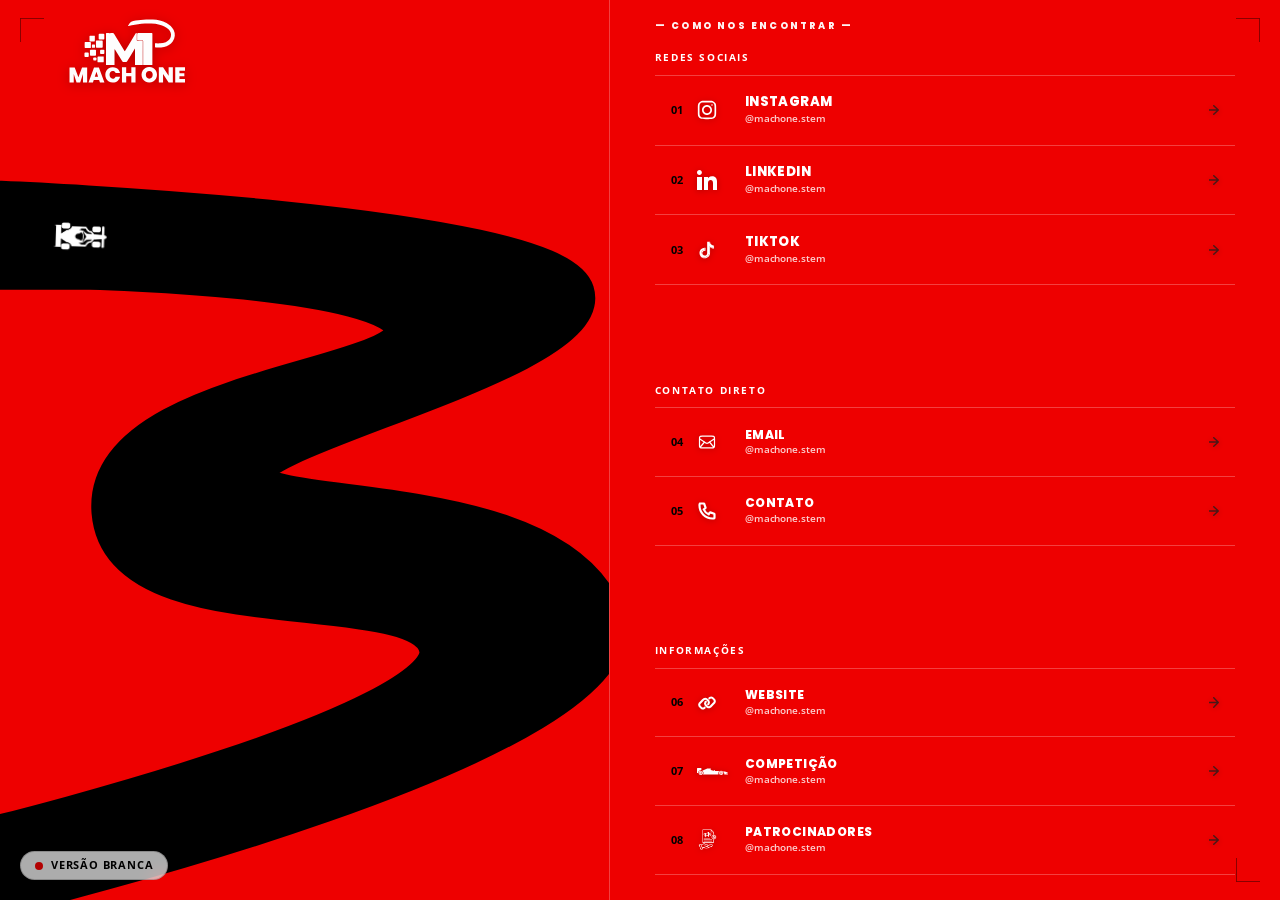
==== index-red.html @ 7f6b6109 "feat: site institucional Mach One Linktree com temas e animacao de pista" ====
<!DOCTYPE html>
<html lang="pt-BR" data-theme="red">
<head>
    <meta charset="UTF-8">
    <meta name="viewport" content="width=device-width, initial-scale=1.0">
    <title>Mach One | STEM Racing - Como Nos Encontrar (Red Edition)</title>
    <meta name="description" content="A Mach One une tecnologia avançada e precisão para dominar as competições de STEM Racing. Conheça nossos links e canais oficiais.">
    <link rel="preconnect" href="https://fonts.googleapis.com">
    <link rel="preconnect" href="https://fonts.gstatic.com" crossorigin>
    <link href="https://fonts.googleapis.com/css2?family=Open+Sans:wght@400;600;700;800&family=Poppins:wght@700;800;900&display=swap" rel="stylesheet">
    <link rel="stylesheet" href="style.css">
</head>
<body>
    <!-- Main Frame (Full-Screen Edge-to-Edge) -->
    <main class="page-wrapper" id="main-frame">
        
        <!-- HUD Corner Brackets -->
        <img src="assets/corner-tl.svg" class="hud-corner hud-corner-tl" alt="" aria-hidden="true">
        <img src="assets/corner-tr.svg" class="hud-corner hud-corner-tr" alt="" aria-hidden="true">
        <img src="assets/corner-bl.svg" class="hud-corner hud-corner-bl" alt="" aria-hidden="true">
        <img src="assets/corner-br.svg" class="hud-corner hud-corner-br" alt="" aria-hidden="true">

        <div class="layout-container">
            <!-- LEFT COLUMN - Brand & Track Hero -->
            <section class="hero-column" aria-label="Mach One Brand">
                
                <!-- Brand Logo (Positioned high up) -->
                <header class="logo-wrapper">
                    <a href="#" class="logo-link" aria-label="Mach One Página Inicial">
                        <img src="assets/logo.svg" alt="Mach One Logo" class="brand-logo">
                    </a>
                </header>

                <!-- Winding S-Track with Autonomous F1 Car -->
                <div class="track-background" id="track-bg" aria-hidden="true">
                    <svg class="track-svg" id="track-svg-elem" viewBox="0 0 729.001 856.314" preserveAspectRatio="none" overflow="visible">
                        <!-- Track Asphalt Surface -->
                        <path id="track-surface" d="M483.198 159.98C476.521 98.8142 108.544 90.0101 108.544 90.0101H1V1.04213C1 1.04213 663.271 28.3812 689.282 114.106C715.293 199.83 289.618 293.432 303.124 340.233C316.629 387.034 660.27 349.963 724.296 507.048C788.323 664.132 1 855.042 1 855.042V773.952C1 773.952 539.721 638.646 523.714 550.141C507.708 461.637 144.122 539.006 131.553 383.327C119.136 229.512 489.874 221.145 483.198 159.98Z" fill="black" stroke="black" stroke-width="2"/>
                        
                        <!-- Track Centerline Guide for Autonomous Driving (Starts off-screen and loops seamlessly) -->
                        <path id="f1-track-line" d="M -70 45 L 1 45 C 380 45, 576 125, 586 137 C 602 210, 204 261, 217 362 C 230 463, 584 406, 624 528 C 664 651, 380 730, 1 814 L -70 814" fill="none" stroke="none" />
                    </svg>

                    <!-- Real Hardware-Accelerated Autonomous Car on Track -->
                    <div class="track-car-wrapper" id="f1-car-track">
                        <img src="assets/car-image.png" alt="Carro F1 Mach One" class="track-car-img">
                    </div>
                </div>

            </section>

            <!-- Vertical Center Divider -->
            <div class="center-divider" aria-hidden="true"></div>

            <!-- RIGHT COLUMN - Links Directory -->
            <section class="links-column" aria-label="Links e Contatos">
                <div class="links-panel-inner">
                    <!-- Main Header -->
                    <h1 class="links-main-title">— COMO NOS ENCONTRAR —</h1>

                    <!-- Links Groups Container (Vertically Distributed) -->
                    <div class="links-groups-wrapper">
                        <!-- GROUP 1: REDES SOCIAIS -->
                        <div class="links-category-group" id="group-social">
                        <h2 class="category-heading">REDES SOCIAIS</h2>
                        <div class="category-divider-line"></div>

                        <!-- 01 Instagram -->
                        <a href="https://instagram.com/machone.stem" target="_blank" rel="noopener noreferrer" class="link-item-row" id="link-01">
                            <span class="hover-car-runner" aria-hidden="true">
                                <img src="assets/racecar-icon.svg" alt="" class="hover-runner-img">
                            </span>
                            <span class="row-number">01</span>
                            <div class="row-icon-wrap">
                                <img src="assets/instagram.svg" alt="" class="row-icon-svg">
                            </div>
                            <div class="row-text-info">
                                <span class="row-title">INSTAGRAM</span>
                                <span class="row-handle">@machone.stem</span>
                            </div>
                            <div class="row-arrow-wrap">
                                <img src="assets/arrow.svg" alt="" class="row-arrow-svg">
                            </div>
                        </a>
                        <div class="category-divider-line"></div>

                        <!-- 02 LinkedIn -->
                        <a href="https://linkedin.com/company/machone-stem" target="_blank" rel="noopener noreferrer" class="link-item-row" id="link-02">
                            <span class="hover-car-runner" aria-hidden="true">
                                <img src="assets/racecar-icon.svg" alt="" class="hover-runner-img">
                            </span>
                            <span class="row-number">02</span>
                            <div class="row-icon-wrap">
                                <img src="assets/linkedin.svg" alt="" class="row-icon-svg">
                            </div>
                            <div class="row-text-info">
                                <span class="row-title">LINKEDIN</span>
                                <span class="row-handle">@machone.stem</span>
                            </div>
                            <div class="row-arrow-wrap">
                                <img src="assets/arrow.svg" alt="" class="row-arrow-svg">
                            </div>
                        </a>
                        <div class="category-divider-line"></div>

                        <!-- 03 TikTok -->
                        <a href="https://tiktok.com/@machone.stem" target="_blank" rel="noopener noreferrer" class="link-item-row" id="link-03">
                            <span class="hover-car-runner" aria-hidden="true">
                                <img src="assets/racecar-icon.svg" alt="" class="hover-runner-img">
                            </span>
                            <span class="row-number">03</span>
                            <div class="row-icon-wrap">
                                <img src="assets/tiktok.svg" alt="" class="row-icon-svg">
                            </div>
                            <div class="row-text-info">
                                <span class="row-title">TIKTOK</span>
                                <span class="row-handle">@machone.stem</span>
                            </div>
                            <div class="row-arrow-wrap">
                                <img src="assets/arrow.svg" alt="" class="row-arrow-svg">
                            </div>
                        </a>
                        <div class="category-divider-line"></div>
                    </div>

                    <!-- GROUP 2: CONTATO DIRETO -->
                    <div class="links-category-group" id="group-contact">
                        <h2 class="category-heading">CONTATO DIRETO</h2>
                        <div class="category-divider-line"></div>

                        <!-- 04 Email -->
                        <a href="mailto:contato@machone.stem" class="link-item-row" id="link-04">
                            <span class="hover-car-runner" aria-hidden="true">
                                <img src="assets/racecar-icon.svg" alt="" class="hover-runner-img">
                            </span>
                            <span class="row-number">04</span>
                            <div class="row-icon-wrap">
                                <img src="assets/mail.svg" alt="" class="row-icon-svg">
                            </div>
                            <div class="row-text-info">
                                <span class="row-title">EMAIL</span>
                                <span class="row-handle">@machone.stem</span>
                            </div>
                            <div class="row-arrow-wrap">
                                <img src="assets/arrow.svg" alt="" class="row-arrow-svg">
                            </div>
                        </a>
                        <div class="category-divider-line"></div>

                        <!-- 05 Contato / Telefone -->
                        <a href="https://wa.me/5511999999999" target="_blank" rel="noopener noreferrer" class="link-item-row" id="link-05">
                            <span class="hover-car-runner" aria-hidden="true">
                                <img src="assets/racecar-icon.svg" alt="" class="hover-runner-img">
                            </span>
                            <span class="row-number">05</span>
                            <div class="row-icon-wrap">
                                <img src="assets/phone.svg" alt="" class="row-icon-svg">
                            </div>
                            <div class="row-text-info">
                                <span class="row-title">CONTATO</span>
                                <span class="row-handle">@machone.stem</span>
                            </div>
                            <div class="row-arrow-wrap">
                                <img src="assets/arrow.svg" alt="" class="row-arrow-svg">
                            </div>
                        </a>
                        <div class="category-divider-line"></div>
                    </div>

                    <!-- GROUP 3: INFORMAÇÕES -->
                    <div class="links-category-group" id="group-info">
                        <h2 class="category-heading">INFORMAÇÕES</h2>
                        <div class="category-divider-line"></div>

                        <!-- 06 Website -->
                        <a href="https://machonestem.com.br" target="_blank" rel="noopener noreferrer" class="link-item-row" id="link-06">
                            <span class="hover-car-runner" aria-hidden="true">
                                <img src="assets/racecar-icon.svg" alt="" class="hover-runner-img">
                            </span>
                            <span class="row-number">06</span>
                            <div class="row-icon-wrap">
                                <img src="assets/website.svg" alt="" class="row-icon-svg">
                            </div>
                            <div class="row-text-info">
                                <span class="row-title">WEBSITE</span>
                                <span class="row-handle">@machone.stem</span>
                            </div>
                            <div class="row-arrow-wrap">
                                <img src="assets/arrow.svg" alt="" class="row-arrow-svg">
                            </div>
                        </a>
                        <div class="category-divider-line"></div>

                        <!-- 07 Competição -->
                        <a href="#competicao" class="link-item-row" id="link-07">
                            <span class="hover-car-runner" aria-hidden="true">
                                <img src="assets/racecar-icon.svg" alt="" class="hover-runner-img">
                            </span>
                            <span class="row-number">07</span>
                            <div class="row-icon-wrap icon-wide">
                                <img src="assets/racecar-icon.svg" alt="" class="row-icon-svg racecar-svg">
                            </div>
                            <div class="row-text-info">
                                <span class="row-title">COMPETIÇÃO</span>
                                <span class="row-handle">@machone.stem</span>
                            </div>
                            <div class="row-arrow-wrap">
                                <img src="assets/arrow.svg" alt="" class="row-arrow-svg">
                            </div>
                        </a>
                        <div class="category-divider-line"></div>

                        <!-- 08 Patrocinadores -->
                        <a href="#patrocinadores" class="link-item-row" id="link-08">
                            <span class="hover-car-runner" aria-hidden="true">
                                <img src="assets/racecar-icon.svg" alt="" class="hover-runner-img">
                            </span>
                            <span class="row-number">08</span>
                            <div class="row-icon-wrap">
                                <img src="assets/sponsorship.png" alt="" class="row-icon-img">
                            </div>
                            <div class="row-text-info">
                                <span class="row-title">PATROCINADORES</span>
                                <span class="row-handle">@machone.stem</span>
                            </div>
                            <div class="row-arrow-wrap">
                                <img src="assets/arrow.svg" alt="" class="row-arrow-svg">
                            </div>
                        </a>
                        <div class="category-divider-line"></div>
                    </div>
                </div>
            </div>
        </section>
        </div>
    </main>

    <a href="index.html" class="theme-switch-badge" title="Alternar para Versão Branca">
        <span class="theme-dot" aria-hidden="true"></span>
        Versão Branca
    </a>

    <script src="script.js"></script>
</body>
</html>
---- style.css ----
/* =========================================================
   MACH ONE | STEM Racing - Design System & Linktree
   Accurate 1:1 Implementation of Figma Dev Mode Specification
   Proportional Compact Scaling & Full-Screen Edge-to-Edge
   ========================================================= */

/* ---- Core Design Tokens ---- */
:root {
    --brand-red: #EE0000;
    --brand-red-dark: #CC0000;
    --brand-red-hover: #FF1A1A;
    --brand-black: #000000;
    --brand-white: #FFFFFF;

    --font-heading: 'Poppins', -apple-system, BlinkMacSystemFont, 'Segoe UI', sans-serif;
    --font-body: 'Open Sans', -apple-system, BlinkMacSystemFont, 'Segoe UI', sans-serif;

    --transition-snappy: 180ms cubic-bezier(0.16, 1, 0.3, 1);
    --transition-smooth: 280ms cubic-bezier(0.4, 0, 0.2, 1);
}

/* ---- THEME: WHITE CANVAS (index.html) ---- */
:root, [data-theme="white"] {
    --theme-bg: #FFFFFF;
    --theme-text-main: #000000;
    --theme-text-muted: #5A5A5A;
    --theme-category-heading: #EE0000; /* Títulos entre os elementos em vermelho */
    --theme-divider: rgba(0, 0, 0, 0.12);
    --theme-logo-filter: brightness(0);
    --theme-hud-filter: none;
    --theme-hud-opacity: 0.85;
    --theme-track-color: #EE0000; /* Pista em vermelho na versão branca */

    /* Row Normal */
    --theme-row-number: #EE0000;
    --theme-row-title: #000000;
    --theme-row-handle: #5A5A5A;
    --theme-row-icon-filter: brightness(0);
    --theme-row-arrow-filter: brightness(0);
    --theme-row-arrow-opacity: 0.6;

    /* Row Hover */
    --theme-hover-bg: #EE0000;
    --theme-hover-shadow: 0 10px 24px rgba(238, 0, 0, 0.32), 0 2px 6px rgba(0, 0, 0, 0.1);
    --theme-hover-number: #FFFFFF;
    --theme-hover-title: #FFFFFF;
    --theme-hover-handle: rgba(255, 255, 255, 0.92);
    --theme-hover-icon-filter: brightness(0) invert(1);
    --theme-hover-arrow-filter: brightness(0) invert(1);
    --theme-hover-car-filter: brightness(0) invert(1);
    --theme-hover-car-trail: linear-gradient(to left, rgba(255, 255, 255, 0.95), rgba(255, 255, 255, 0.3), transparent);
}

/* ---- THEME: RED CANVAS (index-red.html) ---- */
[data-theme="red"] {
    --theme-bg: #EE0000;
    --theme-text-main: #FFFFFF;
    --theme-text-muted: rgba(255, 255, 255, 0.9);
    --theme-category-heading: #FFFFFF; /* Branco para legibilidade sobre o fundo vermelho */
    --theme-divider: rgba(255, 255, 255, 0.25);
    --theme-logo-filter: drop-shadow(0 2px 6px rgba(0, 0, 0, 0.25));
    --theme-hud-filter: none;
    --theme-hud-opacity: 0.85;
    --theme-track-color: #000000; /* Pista em preto na versão vermelha */

    /* Row Normal */
    --theme-row-number: #000000;
    --theme-row-title: #FFFFFF;
    --theme-row-handle: rgba(255, 255, 255, 0.9);
    --theme-row-icon-filter: drop-shadow(0 1px 3px rgba(0, 0, 0, 0.25));
    --theme-row-arrow-filter: drop-shadow(0 1px 3px rgba(0, 0, 0, 0.25));
    --theme-row-arrow-opacity: 0.8;

    /* Row Hover */
    --theme-hover-bg: #FFFFFF;
    --theme-hover-shadow: 0 10px 24px rgba(0, 0, 0, 0.28), 0 2px 6px rgba(0, 0, 0, 0.16);
    --theme-hover-number: #EE0000;
    --theme-hover-title: #000000;
    --theme-hover-handle: #333333;
    --theme-hover-icon-filter: brightness(0);
    --theme-hover-arrow-filter: brightness(0) saturate(100%) invert(13%) sepia(94%) saturate(7150%) hue-rotate(359deg) brightness(98%) contrast(118%);
    --theme-hover-car-filter: brightness(0) saturate(100%) invert(13%) sepia(94%) saturate(7150%) hue-rotate(359deg) brightness(98%) contrast(118%); /* Carro Vermelho Mach One no fundo branco */
    --theme-hover-car-trail: linear-gradient(to left, rgba(238, 0, 0, 0.95), rgba(238, 0, 0, 0.4), transparent);
}

/* ---- Reset & Baseline ---- */
*,
*::before,
*::after {
    margin: 0;
    padding: 0;
    box-sizing: border-box;
}

html {
    font-size: 16px;
    -webkit-font-smoothing: antialiased;
    -moz-osx-font-smoothing: grayscale;
    scroll-behavior: smooth;
    background-color: var(--theme-bg);
    width: 100%;
    height: 100%;
    transition: background-color var(--transition-smooth);
}

body {
    font-family: var(--font-body);
    background-color: var(--theme-bg);
    color: var(--theme-text-main);
    width: 100%;
    min-height: 100vh;
    overflow-x: hidden;
    line-height: 1.35;
    transition: background-color var(--transition-smooth), color var(--transition-smooth);
}

a {
    text-decoration: none;
    color: inherit;
}

img {
    user-select: none;
    -webkit-user-drag: none;
}

/* =========================================================
   LAYOUT STRUCTURE (Full-Screen Edge-to-Edge)
   ========================================================= */
.page-wrapper {
    position: relative;
    width: 100%;
    min-height: 100vh;
    background-color: var(--theme-bg);
    overflow-x: hidden;
    transition: background-color var(--transition-smooth);
}

/* Technical HUD Corner Brackets - Delicate 24px framing */
.hud-corner {
    position: absolute;
    width: 24px;
    height: 24px;
    pointer-events: none;
    z-index: 30;
    opacity: var(--theme-hud-opacity);
    filter: var(--theme-hud-filter);
}

.hud-corner-tl {
    top: 18px;
    left: 20px;
    transform: rotate(90deg);
}

.hud-corner-tr {
    top: 18px;
    right: 20px;
    transform: rotate(180deg);
}

.hud-corner-bl {
    bottom: 18px;
    left: 20px;
    transform: rotate(-90deg);
}

.hud-corner-br {
    bottom: 18px;
    right: 20px;
}

/* Two-column Edge-to-Edge Grid */
.layout-container {
    display: grid;
    grid-template-columns: 1fr 1px 1.1fr;
    width: 100%;
    min-height: 100vh;
    position: relative;
}

/* Center Vertical Divider */
.center-divider {
    background-color: var(--theme-divider);
    width: 1px;
    height: 100%;
    z-index: 10;
    transition: background-color var(--transition-smooth);
}

/* =========================================================
   LEFT COLUMN: BRAND HERO & TRACK
   ========================================================= */
.hero-column {
    position: relative;
    padding: clamp(8px, 1.4vh, 16px) clamp(28px, 4vw, 60px) clamp(24px, 4vh, 48px) clamp(28px, 4vw, 60px);
    display: flex;
    flex-direction: column;
    overflow: hidden;
    height: 100%;
}

/* Logo Area - Positioned high up near the top */
.logo-wrapper {
    position: relative;
    z-index: 15;
    margin-top: -6px;
    margin-bottom: 0;
}

.logo-link {
    display: inline-block;
    transition: transform var(--transition-snappy);
}

.logo-link:hover {
    transform: scale(1.02);
}

.brand-logo {
    display: block;
    width: clamp(135px, 11.5vw, 165px);
    height: auto;
    filter: var(--theme-logo-filter);
    transition: filter var(--transition-smooth), transform var(--transition-snappy);
}

/* Autonomous F1 Car on Track - Hardware accelerated HTML car */
.track-car-wrapper {
    position: absolute;
    top: 0;
    left: 0;
    width: clamp(36px, 3.1vw, 45px);
    height: auto;
    z-index: 10;
    pointer-events: none;
    transform-origin: center center;
    will-change: transform, opacity;
    opacity: 0; /* Inicia oculto até o script posicioná-lo no início da pista */
    transform: translate(-70px, 45px) translate(-50%, -50%) rotate(90deg);
}

.track-car-img {
    display: block;
    width: 100%;
    height: auto;
    mix-blend-mode: screen; /* Strips black border completely leaving pure white car */
    filter: none; /* Sem nenhum brilho ou halo - chassi branco 100% limpo e nítido */
}

/* Winding Track SVG - Covers from below logo to bottom edge */
.track-background {
    position: absolute;
    left: 0;
    top: clamp(170px, 22vh, 215px);
    bottom: 0;
    width: 100%;
    height: calc(100% - clamp(170px, 22vh, 215px));
    z-index: 5;
    pointer-events: none;
}

.track-svg {
    display: block;
    width: 100%;
    height: 100%;
    object-fit: fill;
}

/* Track Surface Dynamic Color - Widened with round joins so car never touches edges */
#track-surface {
    fill: var(--theme-track-color);
    stroke: var(--theme-track-color);
    stroke-width: 44px; /* Aumenta a largura total da pista em 44px */
    stroke-linejoin: round;
    stroke-linecap: round;
    transition: fill var(--transition-smooth), stroke var(--transition-smooth);
}


/* =========================================================
   RIGHT COLUMN: LINKS PANEL (Full Horizontal & Vertical Distribution)
   ========================================================= */
.links-column {
    position: relative;
    z-index: 15;
    padding: clamp(14px, 2.2vh, 24px) clamp(24px, 3.5vw, 56px) clamp(18px, 2.8vh, 32px) clamp(24px, 3.5vw, 56px);
    display: flex;
    flex-direction: column;
    justify-content: flex-start;
    height: 100%;
    width: 100%;
}

/* Inner container spans 100% width and height of the right column */
.links-panel-inner {
    width: 100%;
    max-width: 100%; /* Ocupa toda a extensão horizontal da coluna direita */
    display: flex;
    flex-direction: column;
    height: 100%;
}

/* Main Header - Clean letter-spaced heading posicionado no topo */
.links-main-title {
    font-family: var(--font-heading);
    font-weight: 800;
    font-size: clamp(9.5px, 0.72vw, 11px);
    line-height: 1.2;
    letter-spacing: 2.2px;
    text-transform: uppercase;
    color: var(--theme-text-main);
    margin-top: 0;
    margin-bottom: clamp(14px, 2.2vh, 24px);
    opacity: 0.95;
    flex-shrink: 0;
    transition: color var(--transition-smooth);
}

/* Groups Wrapper - Distribuído perfeitamente de ponta a ponta na vertical */
.links-groups-wrapper {
    display: flex;
    flex-direction: column;
    justify-content: space-between; /* Distribui os 3 blocos equilibradamente por toda a altura */
    flex: 1;
    width: 100%;
    min-height: 0;
}

/* Category Groups */
.links-category-group {
    display: flex;
    flex-direction: column;
    width: 100%;
    margin-bottom: 0;
}

.category-heading {
    font-family: var(--font-body);
    font-weight: 700;
    font-size: clamp(10px, 0.76vw, 11.5px);
    line-height: 1.2;
    color: var(--theme-category-heading); /* Títulos entre os elementos em VERMELHO na versão branca e BRANCO na vermelha */
    text-transform: uppercase;
    margin-bottom: clamp(9px, 1.3vh, 13px);
    letter-spacing: 1.6px;
    transition: color var(--transition-smooth);
}

/* Horizontal Hairline Divider */
.category-divider-line {
    height: 1px;
    width: 100%;
    background-color: var(--theme-divider);
    opacity: 1;
    transition: background-color var(--transition-smooth);
}

/* Link Row Items - Proporções generosas preenchendo toda a horizontal e vertical */
.link-item-row {
    display: grid;
    grid-template-columns: 26px 34px 1fr 20px;
    align-items: center;
    padding: clamp(14px, 2.15vh, 22px) 16px;
    text-decoration: none;
    color: inherit;
    position: relative;
    border-radius: 0; /* Pontas retas / cantos vivos (sem arredondamento) */
    overflow: hidden;
    cursor: pointer;
    width: 100%;
}

/* Background sweeping from the left edge all the way to the other side */
.link-item-row::before {
    content: '';
    position: absolute;
    top: 0;
    left: 0;
    width: 100%;
    height: 100%;
    background-color: var(--theme-hover-bg);
    transform: scaleX(0);
    transform-origin: left center;
    transition: transform 360ms cubic-bezier(0.35, 0, 0.15, 1), background-color var(--transition-smooth);
    z-index: 1;
    pointer-events: none;
    opacity: 1;
}

.link-item-row:hover::before {
    transform: scaleX(1);
    opacity: 1;
    transition: transform 2000ms cubic-bezier(0.25, 0.4, 0.25, 1);
}

/* Botão fixo no grid: sem saltar, deslocar ou pular no hover */
.link-item-row:hover {
    transform: none;
    box-shadow: none;
}

.link-item-row:active {
    transform: none;
}

/* Mini F1 Car running across the item on hover from left lateral to the other side */
.hover-car-runner {
    position: absolute;
    top: 50%;
    left: -44px; /* Bico do carro inicia atrás da borda */
    transform: translateY(-50%);
    width: 32px;
    height: auto;
    z-index: 12;
    pointer-events: none;
    opacity: 0;
    transition: opacity 180ms ease;
}

/* Supersonic speed streak trailing behind the mini car as it drives right */
.hover-car-runner::after {
    content: '';
    position: absolute;
    right: 85%;
    top: 50%;
    transform: translateY(-50%);
    width: 24px;
    height: 2px;
    background: var(--theme-hover-car-trail);
    border-radius: 0;
    pointer-events: none;
}

.hover-runner-img {
    display: block;
    width: 100%;
    height: auto;
    transform: scaleX(-1); /* Points car nose forward to the RIGHT */
    filter: var(--theme-hover-car-filter);
}

/* On hover: Mini car reaches the exact position of the arrow at the end, replacing it */
.link-item-row:hover .hover-car-runner {
    left: calc(100% - 38px);
    opacity: 1;
    transition: left 2000ms cubic-bezier(0.25, 0.4, 0.25, 1), opacity 80ms ease;
}

/* Ensure row content is layered on top of the sweep background */
.row-number,
.row-icon-wrap,
.row-text-info,
.row-arrow-wrap {
    position: relative;
    z-index: 4;
}

/* Item Number (01, 02, etc.) - Reduzido em 20% */
.row-number {
    font-family: var(--font-body);
    font-weight: 700;
    font-size: clamp(10.5px, 0.76vw, 12px);
    color: var(--theme-row-number);
    user-select: none;
    transition: color 240ms ease, transform 240ms ease;
}

.link-item-row:hover .row-number {
    color: var(--theme-hover-number);
    transition: color 400ms ease 120ms; /* Revela quando o carro passa */
}

/* Icon Wrap - Reduzido em 20% (26px) */
.row-icon-wrap {
    display: flex;
    align-items: center;
    justify-content: flex-start;
    width: 26px;
    height: 26px;
}

/* Reduzido em 20% (20px) */
.row-icon-svg {
    display: block;
    width: 20px;
    height: 20px;
    object-fit: contain;
    filter: var(--theme-row-icon-filter);
    transition: filter 240ms ease;
}

/* Reduzido em 20% (21px) */
.row-icon-img {
    display: block;
    width: 21px;
    height: 21px;
    object-fit: contain;
    filter: var(--theme-row-icon-filter);
    transition: filter 240ms ease;
}

/* Hover icon filter */
.link-item-row:hover .row-icon-svg,
.link-item-row:hover .row-icon-img {
    filter: var(--theme-hover-icon-filter);
    transition: filter 400ms ease 320ms; /* Revela com o carro */
}

.icon-wide {
    width: 34px;
}

/* Reduzido em 20% (31px) - Virado para apontar para a DIREITA */
.racecar-svg {
    width: 31px;
    height: auto;
    transform: scaleX(-1); /* Aponta o bico para a DIREITA */
    transition: filter 240ms ease;
}

.link-item-row:hover .racecar-svg {
    transform: scaleX(-1); /* Mantém apontado para a direita estático */
}

/* Text Block */
.row-text-info {
    display: flex;
    flex-direction: column;
    justify-content: center;
    padding-left: 14px;
    gap: 3px;
}

/* Title Font: Poppins 800 - Reduzido em 20% */
.row-title {
    font-family: var(--font-heading);
    font-weight: 800;
    font-size: clamp(12px, 0.88vw, 13.5px);
    line-height: 1.15;
    color: var(--theme-row-title);
    text-transform: uppercase;
    letter-spacing: 0.4px;
    transition: color 240ms ease;
}

#group-social .row-title {
    font-size: clamp(13px, 0.94vw, 14.5px);
}

.link-item-row:hover .row-title {
    color: var(--theme-hover-title);
    transition: color 450ms ease 650ms; /* Revela o título quando o carro cruza o centro */
}

/* Handle Font: Open Sans 600 - Reduzido em 20% */
.row-handle {
    font-family: var(--font-body);
    font-weight: 600;
    font-size: clamp(9.8px, 0.72vw, 11px);
    line-height: 1.25;
    color: var(--theme-row-handle);
    opacity: 0.9;
    letter-spacing: -0.1px;
    transition: color 240ms ease, opacity 240ms ease;
}

.link-item-row:hover .row-handle {
    color: var(--theme-hover-handle);
    opacity: 1;
    transition: color 450ms ease 850ms, opacity 450ms ease 850ms; /* Revela o @ após o título */
}

/* Right Arrow - Reduzido em 20% */
.row-arrow-wrap {
    display: flex;
    align-items: center;
    justify-content: flex-end;
}

.row-arrow-svg {
    display: block;
    width: 10px;
    height: 10.5px;
    filter: var(--theme-row-arrow-filter);
    opacity: var(--theme-row-arrow-opacity);
    transition: transform 240ms ease, opacity 240ms ease, filter 240ms ease;
}

/* On hover: Carro substitui a seta no final de todos os itens */
.link-item-row:hover .row-arrow-svg {
    filter: var(--theme-hover-arrow-filter);
    transform: translateX(6px);
    opacity: 0; /* A seta desaparece suavemente quando o carro atraca em seu lugar */
    transition: transform 350ms ease 1500ms, opacity 350ms ease 1500ms, filter 240ms ease;
}

/* =========================================================
   DESKTOP SCREEN FITTING (Full Height 100vh lock on standard screens)
   ========================================================= */
@media (min-width: 1025px) {
    .page-wrapper {
        height: 100vh;
        overflow: hidden;
    }

    .layout-container {
        height: 100vh;
    }
}

/* Fallback for ultra-short screens where scrolling is needed */
@media (min-width: 1025px) and (max-height: 560px) {
    .page-wrapper {
        height: auto;
        overflow-y: auto;
    }

    .layout-container {
        height: auto;
    }
}

/* =========================================================
   RESPONSIVE DESIGN (Tablets & Mobile)
   ========================================================= */
@media (max-width: 1024px) {
    .page-wrapper {
        height: auto;
        min-height: 100vh;
        overflow-y: auto;
    }

    .layout-container {
        grid-template-columns: 1fr;
        min-height: auto;
        height: auto;
    }

    .center-divider {
        display: none;
    }

    .hero-column {
        height: auto;
        min-height: 440px;
        padding: 32px 24px 24px 24px;
    }

    .track-background {
        top: 130px;
        height: 320px;
    }

    .links-column {
        height: auto;
        padding: 20px 24px 44px 24px;
        justify-content: flex-start;
    }
    
    .links-panel-inner {
        max-width: 100%;
    }
}

@media (max-width: 768px) {
    .hud-corner {
        width: 20px;
        height: 20px;
    }

    .hud-corner-tl { top: 12px; left: 12px; }
    .hud-corner-tr { top: 12px; right: 12px; }
    .hud-corner-bl { bottom: 12px; left: 12px; }
    .hud-corner-br { bottom: 12px; right: 12px; }

    .hero-column {
        padding: 24px 16px 20px 16px;
        min-height: 380px;
    }

    .brand-logo {
        width: 140px;
    }

    .track-car-wrapper {
        top: 110px;
        left: 16px;
    }

    .track-car-img {
        width: 32px;
    }

    .track-background {
        top: 100px;
        height: 260px;
    }

    .links-column {
        padding: 10px 16px 36px 16px;
    }

    .links-main-title {
        font-size: 9px;
        margin-top: 0;
        margin-bottom: 14px;
    }

    .links-category-group {
        margin-bottom: 20px;
    }

    .category-heading {
        font-size: 11px;
        margin-bottom: 8px;
    }

    .link-item-row {
        grid-template-columns: 19px 27px 1fr 14px;
        padding: 7px 5px;
    }

    .row-icon-wrap {
        width: 22px;
        height: 22px;
    }

    .row-icon-svg {
        width: 17.5px;
        height: 17.5px;
    }

    .row-icon-img {
        width: 18.5px;
        height: 18.5px;
    }

    .racecar-svg {
        width: 27px;
    }

    .row-number {
        font-size: 9.5px;
    }

    .row-title {
        font-size: 11.5px;
    }

    .row-handle {
        font-size: 9px;
    }
}

/* Accessibility: Reduced Motion */
@media (prefers-reduced-motion: reduce) {
    *,
    *::before,
    *::after {
        animation-duration: 0.01ms !important;
        animation-iteration-count: 1 !important;
        transition-duration: 0.01ms !important;
        scroll-behavior: auto !important;
    }
}

/* Version Switcher (Discreet F1 Theme Toggle Badge) */
.theme-switch-badge {
    position: fixed;
    bottom: 20px;
    left: 20px;
    z-index: 50;
    display: inline-flex;
    align-items: center;
    gap: 8px;
    padding: 6px 14px;
    background: rgba(0, 0, 0, 0.85);
    color: #FFFFFF;
    backdrop-filter: blur(8px);
    border: 1px solid rgba(255, 255, 255, 0.25);
    border-radius: 20px;
    font-family: var(--font-body);
    font-size: 11px;
    font-weight: 700;
    letter-spacing: 0.8px;
    text-transform: uppercase;
    text-decoration: none;
    transition: transform var(--transition-snappy), background var(--transition-snappy), opacity var(--transition-snappy);
    opacity: 0.75;
}

.theme-switch-badge:hover {
    opacity: 1;
    transform: translateY(-2px);
    background: #000000;
    border-color: rgba(255, 255, 255, 0.45);
}

.theme-dot {
    width: 8px;
    height: 8px;
    border-radius: 50%;
    background-color: var(--brand-red);
}

[data-theme="red"] .theme-switch-badge {
    background: rgba(255, 255, 255, 0.9);
    color: #000000;
    border-color: rgba(0, 0, 0, 0.2);
}

[data-theme="red"] .theme-switch-badge:hover {
    background: #FFFFFF;
}

[data-theme="red"] .theme-dot {
    background-color: var(--brand-red);
}
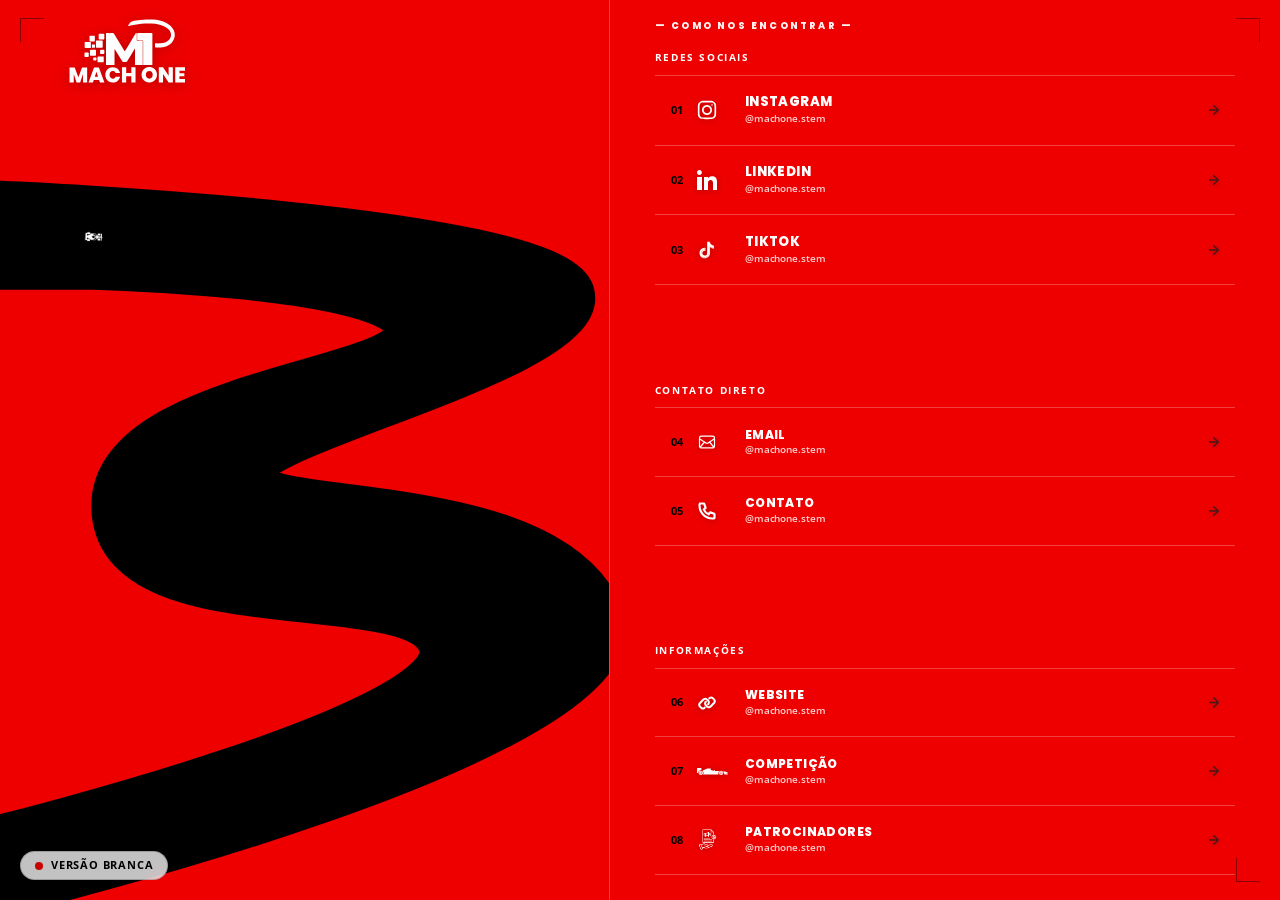
==== commit 36c92d42: "feat: migra carro para animateMotion nativo no SVG e otimiza responsividade mobile senior" ====
--- a/index-red.html
+++ b/index-red.html
@@ -34,17 +34,24 @@
                 <!-- Winding S-Track with Autonomous F1 Car -->
                 <div class="track-background" id="track-bg" aria-hidden="true">
                     <svg class="track-svg" id="track-svg-elem" viewBox="0 0 729.001 856.314" preserveAspectRatio="none" overflow="visible">
-                        <!-- Track Asphalt Surface -->
-                        <path id="track-surface" d="M483.198 159.98C476.521 98.8142 108.544 90.0101 108.544 90.0101H1V1.04213C1 1.04213 663.271 28.3812 689.282 114.106C715.293 199.83 289.618 293.432 303.124 340.233C316.629 387.034 660.27 349.963 724.296 507.048C788.323 664.132 1 855.042 1 855.042V773.952C1 773.952 539.721 638.646 523.714 550.141C507.708 461.637 144.122 539.006 131.553 383.327C119.136 229.512 489.874 221.145 483.198 159.98Z" fill="black" stroke="black" stroke-width="2"/>
-                        
-                        <!-- Track Centerline Guide for Autonomous Driving (Starts off-screen and loops seamlessly) -->
-                        <path id="f1-track-line" d="M -70 45 L 1 45 C 380 45, 576 125, 586 137 C 602 210, 204 261, 217 362 C 230 463, 584 406, 624 528 C 664 651, 380 730, 1 814 L -70 814" fill="none" stroke="none" />
+                        <!-- Pista de Asfalto -->
+                        <path id="track-surface"
+                            d="M483.198 159.98C476.521 98.8142 108.544 90.0101 108.544 90.0101H1V1.04213C1 1.04213 663.271 28.3812 689.282 114.106C715.293 199.83 289.618 293.432 303.124 340.233C316.629 387.034 660.27 349.963 724.296 507.048C788.323 664.132 1 855.042 1 855.042V773.952C1 773.952 539.721 638.646 523.714 550.141C507.708 461.637 144.122 539.006 131.553 383.327C119.136 229.512 489.874 221.145 483.198 159.98Z"
+                            fill="black" stroke="black" stroke-width="2" />
+
+                        <!-- Elemento do Carro animado nativamente -->
+                        <g id="f1-car-track">
+
+                            <!-- O bico do carro é corrigido girando a imagem em 90 graus (se ele andar de ré, mude o 90 para -90) -->
+                            <g transform="rotate(90)">
+                                <image href="assets/car-image.png" xlink:href="assets/car-image.png" x="-24" y="-12" width="48" height="24" />
+                            </g>
+
+                            <!-- dur="15s" diminui drasticamente a velocidade, deixando o movimento suave e profissional -->
+                            <animateMotion dur="15s" repeatCount="indefinite" rotate="auto"
+                                path="M -70 45 L 1 45 C 380 45, 576 125, 586 137 C 602 210, 204 261, 217 362 C 230 463, 584 406, 624 528 C 664 651, 380 730, 1 814 L -70 814" />
+                        </g>
                     </svg>
-
-                    <!-- Real Hardware-Accelerated Autonomous Car on Track -->
-                    <div class="track-car-wrapper" id="f1-car-track">
-                        <img src="assets/car-image.png" alt="Carro F1 Mach One" class="track-car-img">
-                    </div>
                 </div>
 
             </section>
--- a/style.css
+++ b/style.css
@@ -621,151 +621,7 @@
     }
 }
 
-/* =========================================================
-   RESPONSIVE DESIGN (Tablets & Mobile)
-   ========================================================= */
-@media (max-width: 1024px) {
-    .page-wrapper {
-        height: auto;
-        min-height: 100vh;
-        overflow-y: auto;
-    }
-
-    .layout-container {
-        grid-template-columns: 1fr;
-        min-height: auto;
-        height: auto;
-    }
-
-    .center-divider {
-        display: none;
-    }
-
-    .hero-column {
-        height: auto;
-        min-height: 440px;
-        padding: 32px 24px 24px 24px;
-    }
-
-    .track-background {
-        top: 130px;
-        height: 320px;
-    }
-
-    .links-column {
-        height: auto;
-        padding: 20px 24px 44px 24px;
-        justify-content: flex-start;
-    }
-    
-    .links-panel-inner {
-        max-width: 100%;
-    }
-}
-
-@media (max-width: 768px) {
-    .hud-corner {
-        width: 20px;
-        height: 20px;
-    }
-
-    .hud-corner-tl { top: 12px; left: 12px; }
-    .hud-corner-tr { top: 12px; right: 12px; }
-    .hud-corner-bl { bottom: 12px; left: 12px; }
-    .hud-corner-br { bottom: 12px; right: 12px; }
-
-    .hero-column {
-        padding: 24px 16px 20px 16px;
-        min-height: 380px;
-    }
-
-    .brand-logo {
-        width: 140px;
-    }
-
-    .track-car-wrapper {
-        top: 110px;
-        left: 16px;
-    }
-
-    .track-car-img {
-        width: 32px;
-    }
-
-    .track-background {
-        top: 100px;
-        height: 260px;
-    }
-
-    .links-column {
-        padding: 10px 16px 36px 16px;
-    }
-
-    .links-main-title {
-        font-size: 9px;
-        margin-top: 0;
-        margin-bottom: 14px;
-    }
-
-    .links-category-group {
-        margin-bottom: 20px;
-    }
-
-    .category-heading {
-        font-size: 11px;
-        margin-bottom: 8px;
-    }
-
-    .link-item-row {
-        grid-template-columns: 19px 27px 1fr 14px;
-        padding: 7px 5px;
-    }
-
-    .row-icon-wrap {
-        width: 22px;
-        height: 22px;
-    }
-
-    .row-icon-svg {
-        width: 17.5px;
-        height: 17.5px;
-    }
-
-    .row-icon-img {
-        width: 18.5px;
-        height: 18.5px;
-    }
-
-    .racecar-svg {
-        width: 27px;
-    }
-
-    .row-number {
-        font-size: 9.5px;
-    }
-
-    .row-title {
-        font-size: 11.5px;
-    }
-
-    .row-handle {
-        font-size: 9px;
-    }
-}
-
-/* Accessibility: Reduced Motion */
-@media (prefers-reduced-motion: reduce) {
-    *,
-    *::before,
-    *::after {
-        animation-duration: 0.01ms !important;
-        animation-iteration-count: 1 !important;
-        transition-duration: 0.01ms !important;
-        scroll-behavior: auto !important;
-    }
-}
-
-/* Version Switcher (Discreet F1 Theme Toggle Badge) */
+/* ---- VERSION SWITCHER (Discreet F1 Theme Toggle Badge - Base Styles) ---- */
 .theme-switch-badge {
     position: fixed;
     bottom: 20px;
@@ -778,6 +634,7 @@
     background: rgba(0, 0, 0, 0.85);
     color: #FFFFFF;
     backdrop-filter: blur(8px);
+    -webkit-backdrop-filter: blur(8px);
     border: 1px solid rgba(255, 255, 255, 0.25);
     border-radius: 20px;
     font-family: var(--font-body);
@@ -787,7 +644,7 @@
     text-transform: uppercase;
     text-decoration: none;
     transition: transform var(--transition-snappy), background var(--transition-snappy), opacity var(--transition-snappy);
-    opacity: 0.75;
+    opacity: 0.85;
 }
 
 .theme-switch-badge:hover {
@@ -817,3 +674,354 @@
 [data-theme="red"] .theme-dot {
     background-color: var(--brand-red);
 }
+
+/* =========================================================
+   RESPONSIVE DESIGN (Senior Front-End Architecture)
+   Tablets, Mobile Devices & Safe Area Adaptation
+   ========================================================= */
+
+/* ---- TABLET / MEDIUM SCREENS (769px to 1024px) ---- */
+@media (max-width: 1024px) {
+    .page-wrapper {
+        height: auto;
+        min-height: 100vh;
+        min-height: 100dvh;
+        overflow-y: auto;
+        overflow-x: hidden;
+    }
+
+    .layout-container {
+        display: flex;
+        flex-direction: column;
+        min-height: auto;
+        height: auto;
+        width: 100%;
+    }
+
+    .center-divider {
+        display: none;
+    }
+
+    .hero-column {
+        height: auto;
+        min-height: auto;
+        padding: clamp(24px, 4vh, 36px) clamp(24px, 5vw, 40px) 12px clamp(24px, 5vw, 40px);
+        align-items: center;
+        text-align: center;
+        overflow: hidden;
+    }
+
+    .logo-wrapper {
+        margin: 0 auto 4px auto;
+        text-align: center;
+    }
+
+    .brand-logo {
+        width: clamp(130px, 18vw, 155px);
+        margin: 0 auto;
+    }
+
+    .track-background {
+        position: relative;
+        top: auto;
+        left: auto;
+        bottom: auto;
+        width: 100%;
+        max-width: 480px;
+        height: clamp(160px, 24vh, 220px);
+        margin: 8px auto 0 auto;
+        overflow: hidden;
+    }
+
+    .links-column {
+        height: auto;
+        padding: 16px clamp(24px, 5vw, 40px) clamp(60px, 8vh, 80px) clamp(24px, 5vw, 40px);
+        justify-content: flex-start;
+        align-items: center;
+    }
+
+    .links-panel-inner {
+        max-width: 580px;
+        width: 100%;
+        margin: 0 auto;
+    }
+
+    .links-groups-wrapper {
+        gap: 24px;
+        justify-content: flex-start;
+    }
+
+    .links-category-group {
+        margin-bottom: 6px;
+    }
+}
+
+/* ---- MOBILE SCREENS (320px to 768px) ---- */
+@media (max-width: 768px) {
+    .page-wrapper {
+        height: auto;
+        min-height: 100vh;
+        min-height: 100dvh;
+        overflow-y: auto;
+        overflow-x: hidden;
+    }
+
+    /* Fixed Futuristic HUD Corner Brackets - Frames Mobile Screen like an F1 Helmet Visor */
+    .hud-corner {
+        position: fixed;
+        width: 16px;
+        height: 16px;
+        z-index: 40;
+        opacity: 0.55;
+    }
+
+    .hud-corner-tl {
+        top: max(8px, env(safe-area-inset-top, 8px));
+        left: 8px;
+    }
+
+    .hud-corner-tr {
+        top: max(8px, env(safe-area-inset-top, 8px));
+        right: 8px;
+    }
+
+    .hud-corner-bl {
+        bottom: max(8px, env(safe-area-inset-bottom, 8px));
+        left: 8px;
+    }
+
+    .hud-corner-br {
+        bottom: max(8px, env(safe-area-inset-bottom, 8px));
+        right: 8px;
+    }
+
+    /* Compact, High-Impact Hero Brand Banner */
+    .hero-column {
+        padding: max(18px, env(safe-area-inset-top, 18px)) 16px 4px 16px;
+        min-height: auto;
+        height: auto;
+        display: flex;
+        flex-direction: column;
+        align-items: center;
+        text-align: center;
+        overflow: hidden;
+    }
+
+    .logo-wrapper {
+        margin: 0 auto 2px auto;
+        text-align: center;
+    }
+
+    .brand-logo {
+        width: clamp(118px, 34vw, 138px);
+        margin: 0 auto;
+    }
+
+    /* Responsive Track Stage: Keeps the car & racing track prominent without pushing links down */
+    .track-background {
+        position: relative;
+        top: auto;
+        left: auto;
+        bottom: auto;
+        width: 100%;
+        max-width: 390px;
+        height: clamp(130px, 19vh, 160px);
+        margin: 2px auto 0 auto;
+        overflow: hidden;
+    }
+
+    /* Content & Links Column */
+    .links-column {
+        padding: 8px 16px calc(76px + env(safe-area-inset-bottom, 16px)) 16px;
+        height: auto;
+        width: 100%;
+    }
+
+    .links-panel-inner {
+        max-width: 440px;
+        margin: 0 auto;
+        width: 100%;
+    }
+
+    .links-main-title {
+        font-size: 10px;
+        letter-spacing: 2px;
+        text-align: center;
+        margin-top: 2px;
+        margin-bottom: 14px;
+        opacity: 0.9;
+    }
+
+    .links-groups-wrapper {
+        gap: 16px;
+        justify-content: flex-start;
+    }
+
+    .links-category-group {
+        margin-bottom: 4px;
+    }
+
+    .category-heading {
+        font-size: 11px;
+        letter-spacing: 1.5px;
+        margin-bottom: 7px;
+    }
+
+    /* Ergonomic Touch Targets (WCAG 2.5.5 Compliant >= 48px height) */
+    .link-item-row {
+        grid-template-columns: 22px 28px 1fr 16px;
+        gap: 6px;
+        padding: 12px 10px;
+        min-height: 48px;
+        border-radius: 4px;
+        margin-bottom: 1px;
+    }
+
+    .row-number {
+        font-size: 11px;
+        font-weight: 700;
+    }
+
+    .row-icon-wrap {
+        width: 24px;
+        height: 24px;
+    }
+
+    .row-icon-svg {
+        width: 19px;
+        height: 19px;
+    }
+
+    .row-icon-img {
+        width: 20px;
+        height: 20px;
+    }
+
+    .racecar-svg {
+        width: 28px;
+    }
+
+    .row-text-info {
+        padding-left: 6px;
+        gap: 2px;
+    }
+
+    .row-title {
+        font-size: 12.5px;
+        letter-spacing: 0.3px;
+        line-height: 1.2;
+    }
+
+    #group-social .row-title {
+        font-size: 13px;
+    }
+
+    .row-handle {
+        font-size: 10px;
+        line-height: 1.2;
+    }
+
+    .row-arrow-wrap {
+        width: 16px;
+    }
+
+    .row-arrow-svg {
+        width: 10px;
+        height: 10px;
+    }
+
+    /* Mobile Centered Floating Theme Badge (Dock Pill) */
+    .theme-switch-badge {
+        bottom: max(16px, env(safe-area-inset-bottom, 16px));
+        left: 50%;
+        transform: translateX(-50%);
+        padding: 8px 18px;
+        font-size: 10.5px;
+        letter-spacing: 0.9px;
+        box-shadow: 0 6px 20px rgba(0, 0, 0, 0.35);
+        border-radius: 24px;
+        backdrop-filter: blur(12px);
+        -webkit-backdrop-filter: blur(12px);
+    }
+
+    .theme-switch-badge:hover {
+        transform: translateX(-50%) translateY(-2px);
+    }
+}
+
+/* ---- ULTRA-COMPACT SCREENS (Phones <= 360px wide, e.g. iPhone SE, Xperia) ---- */
+@media (max-width: 360px) {
+    .brand-logo {
+        width: 112px;
+    }
+
+    .track-background {
+        height: 125px;
+    }
+
+    .link-item-row {
+        grid-template-columns: 20px 24px 1fr 14px;
+        padding: 10px 8px;
+        min-height: 44px;
+    }
+
+    .row-title {
+        font-size: 11.5px;
+    }
+
+    .row-handle {
+        font-size: 9.5px;
+    }
+}
+
+/* ---- TOUCH SCREEN OPTIMIZATIONS (Eliminate sticky hover & provide native tap feel) ---- */
+@media (hover: none) and (pointer: coarse) {
+    /* Hide desktop-only hover car streak on mobile touchscreens */
+    .hover-car-runner {
+        display: none !important;
+    }
+
+    .link-item-row::before {
+        display: none;
+    }
+
+    /* Instant tactile feedback on tap */
+    .link-item-row:active {
+        background-color: var(--theme-hover-bg) !important;
+        transition: background-color 70ms ease;
+    }
+
+    .link-item-row:active .row-number,
+    .link-item-row:active .row-title,
+    .link-item-row:active .row-handle {
+        color: var(--theme-hover-number) !important;
+    }
+
+    .link-item-row:active .row-icon-svg,
+    .link-item-row:active .row-icon-img,
+    .link-item-row:active .racecar-svg {
+        filter: var(--theme-hover-icon-filter) !important;
+    }
+
+    .link-item-row:active .row-arrow-svg {
+        filter: var(--theme-hover-arrow-filter) !important;
+        transform: translateX(4px);
+    }
+}
+
+/* ---- ACCESSIBILITY: REDUCED MOTION ---- */
+@media (prefers-reduced-motion: reduce) {
+    *,
+    *::before,
+    *::after {
+        animation-duration: 0.01ms !important;
+        animation-iteration-count: 1 !important;
+        transition-duration: 0.01ms !important;
+        scroll-behavior: auto !important;
+    }
+
+    #f1-car-track animateMotion {
+        dur: 0s;
+        repeatCount: 1;
+    }
+}
